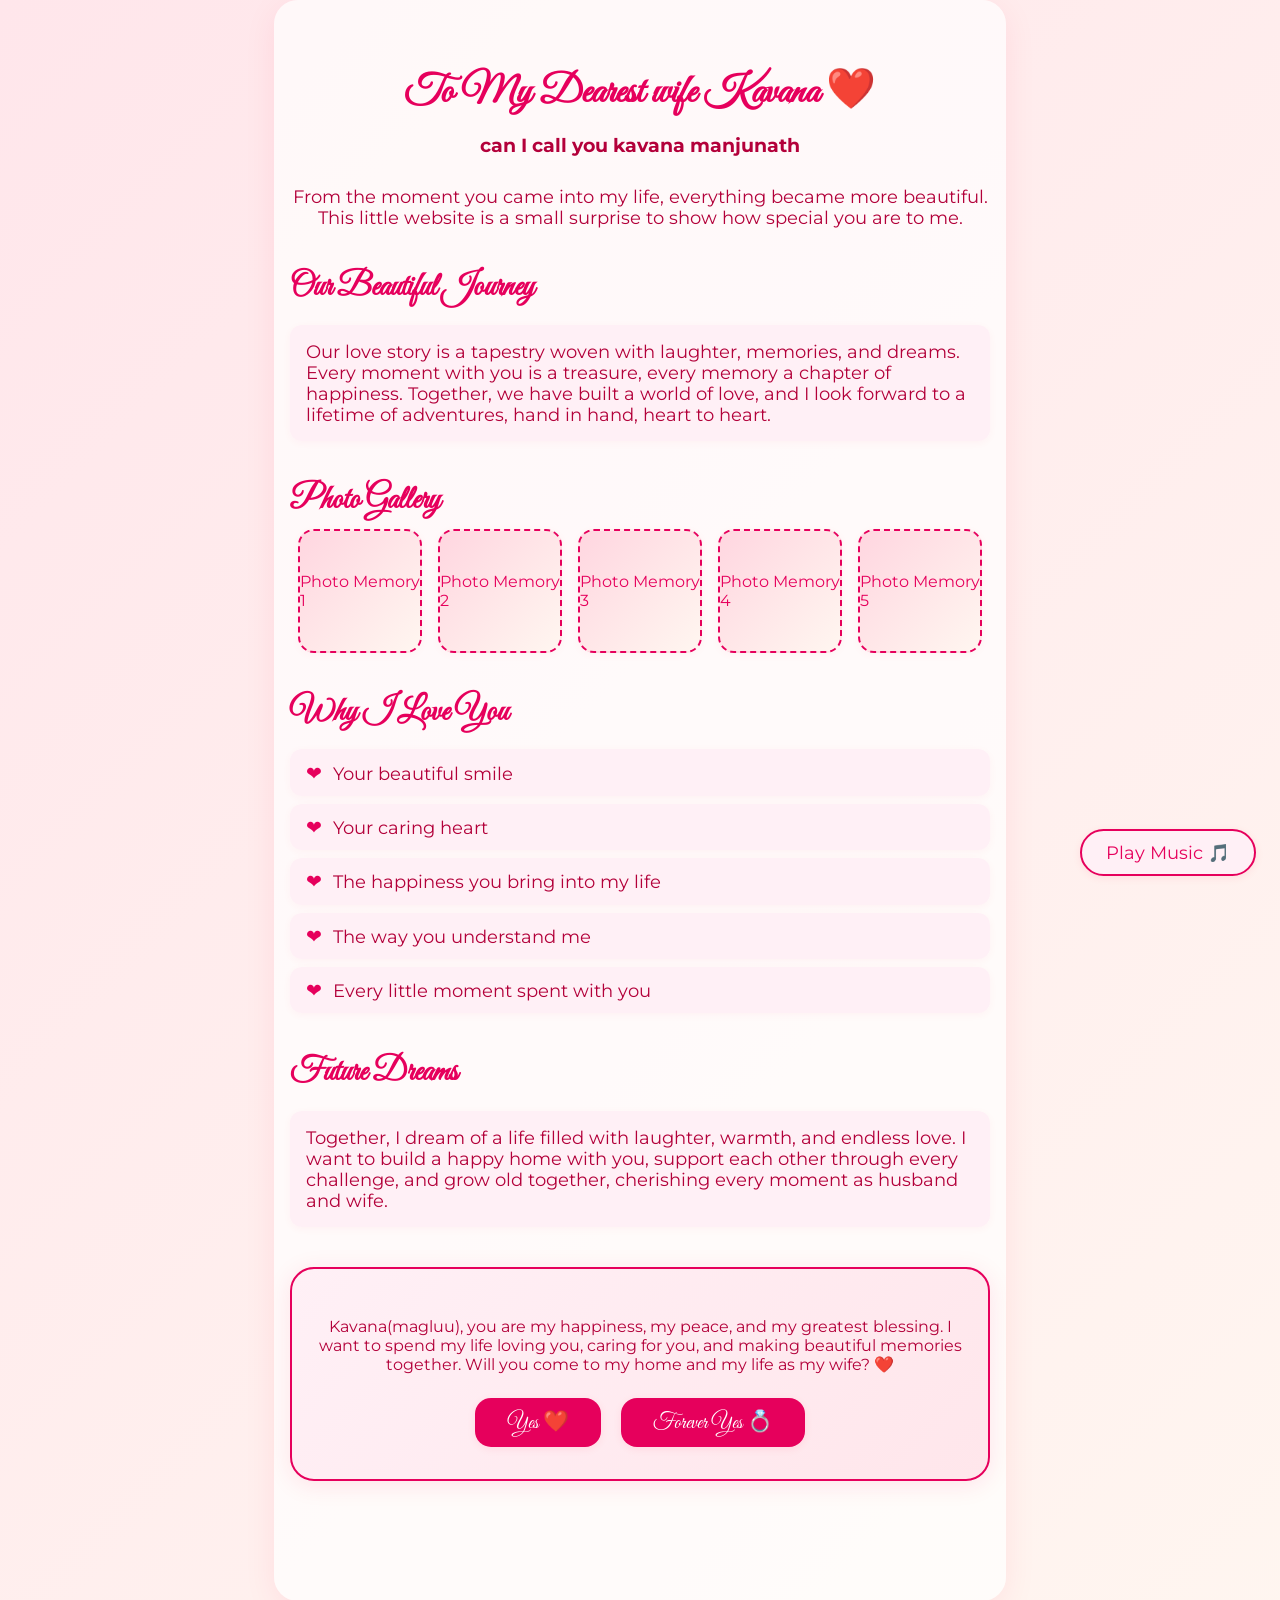
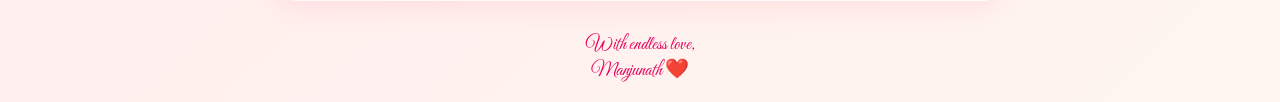
==== src/index.html @ 5902848a "Initial romantic website" ====
<!DOCTYPE html>
<html lang="en">
<head>
  <meta charset="UTF-8" />
  <meta name="viewport" content="width=device-width, initial-scale=1.0" />
  <title>To My Dearest Wife Kavana ❤️</title>
  <link rel="stylesheet" href="style.css" />
  <link href="https://fonts.googleapis.com/css2?family=Great+Vibes&family=Montserrat:wght@400;700&display=swap" rel="stylesheet">
</head>
<body>
  <div class="hearts-bg"></div>
  <main>
    <section class="hero">
      <h1>To My Dearest wife Kavana ❤️<br><span class="subtitle">can I call you kavana manjunath</span></h1>
      <p class="welcome">From the moment you came into my life, everything became more beautiful. This little website is a small surprise to show how special you are to me.</p>
    </section>
    <section class="story">
      <h2>Our Beautiful Journey</h2>
      <p>Our love story is a tapestry woven with laughter, memories, and dreams. Every moment with you is a treasure, every memory a chapter of happiness. Together, we have built a world of love, and I look forward to a lifetime of adventures, hand in hand, heart to heart.</p>
    </section>
    <section class="gallery">
      <h2>Photo Gallery</h2>
      <div class="photos">
        <div class="photo-placeholder">Photo Memory 1</div>
        <div class="photo-placeholder">Photo Memory 2</div>
        <div class="photo-placeholder">Photo Memory 3</div>
        <div class="photo-placeholder">Photo Memory 4</div>
        <div class="photo-placeholder">Photo Memory 5</div>
      </div>
    </section>
    <section class="why-love">
      <h2>Why I Love You</h2>
      <ul>
        <li>Your beautiful smile</li>
        <li>Your caring heart</li>
        <li>The happiness you bring into my life</li>
        <li>The way you understand me</li>
        <li>Every little moment spent with you</li>
      </ul>
    </section>
    <section class="future-dreams">
      <h2>Future Dreams</h2>
      <p>Together, I dream of a life filled with laughter, warmth, and endless love. I want to build a happy home with you, support each other through every challenge, and grow old together, cherishing every moment as husband and wife.</p>
    </section>
    <section class="proposal">
      <div class="proposal-box">
        <p>Kavana(magluu), you are my happiness, my peace, and my greatest blessing. I want to spend my life loving you, caring for you, and making beautiful memories together. Will you come to my home and my life as my wife? ❤️</p>
        <div class="proposal-buttons">
          <button class="yes">Yes ❤️</button>
          <button class="forever">Forever Yes 💍</button>
        </div>
      </div>
    </section>
  </main>
  <footer>
    <p>With endless love,<br>Manjunath ❤️</p>
  </footer>
  <audio id="bg-music" src="music.mp3" loop></audio>
  <button id="music-toggle">Play Music 🎵</button>
  <script src="script.js"></script>
</body>
</html>
---- src/style.css ----
body {
  margin: 0;
  font-family: 'Montserrat', Arial, sans-serif;
  background: linear-gradient(135deg, #ffe6eb 0%, #fff6f0 100%);
  color: #b3003a;
  min-height: 100vh;
  overflow-x: hidden;
}

.hearts-bg {
  position: fixed;
  top: 0; left: 0; width: 100vw; height: 100vh;
  pointer-events: none;
  z-index: 0;
}

main {
  position: relative;
  z-index: 1;
  max-width: 700px;
  margin: 0 auto;
  padding: 2rem 1rem 5rem 1rem;
  background: rgba(255,255,255,0.7);
  border-radius: 24px;
  box-shadow: 0 8px 32px rgba(255,0,64,0.08);
}

.hero h1 {
  font-family: 'Great Vibes', cursive;
  font-size: 2.5rem;
  color: #e6005c;
  text-align: center;
  margin-bottom: 0.5rem;
}
.subtitle {
  font-family: 'Montserrat', sans-serif;
  font-size: 1.2rem;
  color: #b3003a;
}
.welcome {
  text-align: center;
  font-size: 1.1rem;
  margin-bottom: 2rem;
}

section {
  margin-bottom: 2.5rem;
}

h2 {
  font-family: 'Great Vibes', cursive;
  color: #e6005c;
  font-size: 2rem;
  margin-bottom: 0.5rem;
}

.story p, .future-dreams p {
  font-size: 1.1rem;
  color: #b3003a;
  background: #fff0f6;
  border-radius: 12px;
  padding: 1rem;
  box-shadow: 0 2px 8px rgba(255,0,64,0.04);
}

.gallery .photos {
  display: flex;
  flex-wrap: wrap;
  gap: 1rem;
  justify-content: center;
}
.photo-placeholder {
  width: 120px;
  height: 120px;
  background: linear-gradient(135deg, #ffd6e0 0%, #fff6f0 100%);
  border: 2px dashed #e6005c;
  border-radius: 16px;
  display: flex;
  align-items: center;
  justify-content: center;
  color: #e6005c;
  font-size: 1rem;
  font-family: 'Montserrat', sans-serif;
  box-shadow: 0 2px 8px rgba(255,0,64,0.04);
}

.why-love ul {
  list-style: none;
  padding: 0;
}
.why-love li {
  background: #fff0f6;
  margin: 0.5rem 0;
  padding: 0.7rem 1rem;
  border-radius: 12px;
  font-size: 1.1rem;
  color: #b3003a;
  box-shadow: 0 2px 8px rgba(255,0,64,0.04);
  position: relative;
}
.why-love li::before {
  content: '❤';
  color: #e6005c;
  margin-right: 0.7rem;
  font-size: 1.2rem;
}

.proposal {
  display: flex;
  justify-content: center;
}
.proposal-box {
  background: linear-gradient(135deg, #fff0f6 0%, #ffe6eb 100%);
  border: 2px solid #e6005c;
  border-radius: 24px;
  padding: 2rem 1.5rem;
  box-shadow: 0 4px 24px rgba(255,0,64,0.10);
  text-align: center;
  position: relative;
  animation: pulse 2s infinite;
}
@keyframes pulse {
  0% { box-shadow: 0 4px 24px rgba(255,0,64,0.10); }
  50% { box-shadow: 0 8px 48px 8px #ffd6e0; }
  100% { box-shadow: 0 4px 24px rgba(255,0,64,0.10); }
}
.proposal-buttons {
  margin-top: 1.5rem;
}
.proposal-buttons button {
  font-family: 'Great Vibes', cursive;
  font-size: 1.3rem;
  background: #e6005c;
  color: #fff;
  border: none;
  border-radius: 16px;
  padding: 0.7rem 2rem;
  margin: 0 0.5rem;
  cursor: pointer;
  transition: background 0.2s, transform 0.2s;
  box-shadow: 0 2px 8px rgba(255,0,64,0.08);
}
.proposal-buttons button:hover {
  background: #b3003a;
  transform: scale(1.07);
}

footer {
  text-align: center;
  font-family: 'Great Vibes', cursive;
  font-size: 1.2rem;
  color: #e6005c;
  margin-top: 2rem;
  background: transparent;
}

#music-toggle {
  position: fixed;
  bottom: 24px;
  right: 24px;
  background: #fff0f6;
  color: #e6005c;
  border: 2px solid #e6005c;
  border-radius: 50px;
  padding: 0.7rem 1.5rem;
  font-size: 1.1rem;
  font-family: 'Montserrat', sans-serif;
  cursor: pointer;
  z-index: 10;
  box-shadow: 0 2px 8px rgba(255,0,64,0.08);
  transition: background 0.2s, color 0.2s;
}
#music-toggle:hover {
  background: #e6005c;
  color: #fff;
}

@media (max-width: 600px) {
  main {
    padding: 1rem 0.2rem 4rem 0.2rem;
  }
  .gallery .photos {
    flex-direction: column;
    align-items: center;
  }
  .photo-placeholder {
    width: 90vw;
    max-width: 300px;
    height: 90vw;
    max-height: 300px;
  }
  .proposal-box {
    padding: 1.2rem 0.5rem;
  }
}
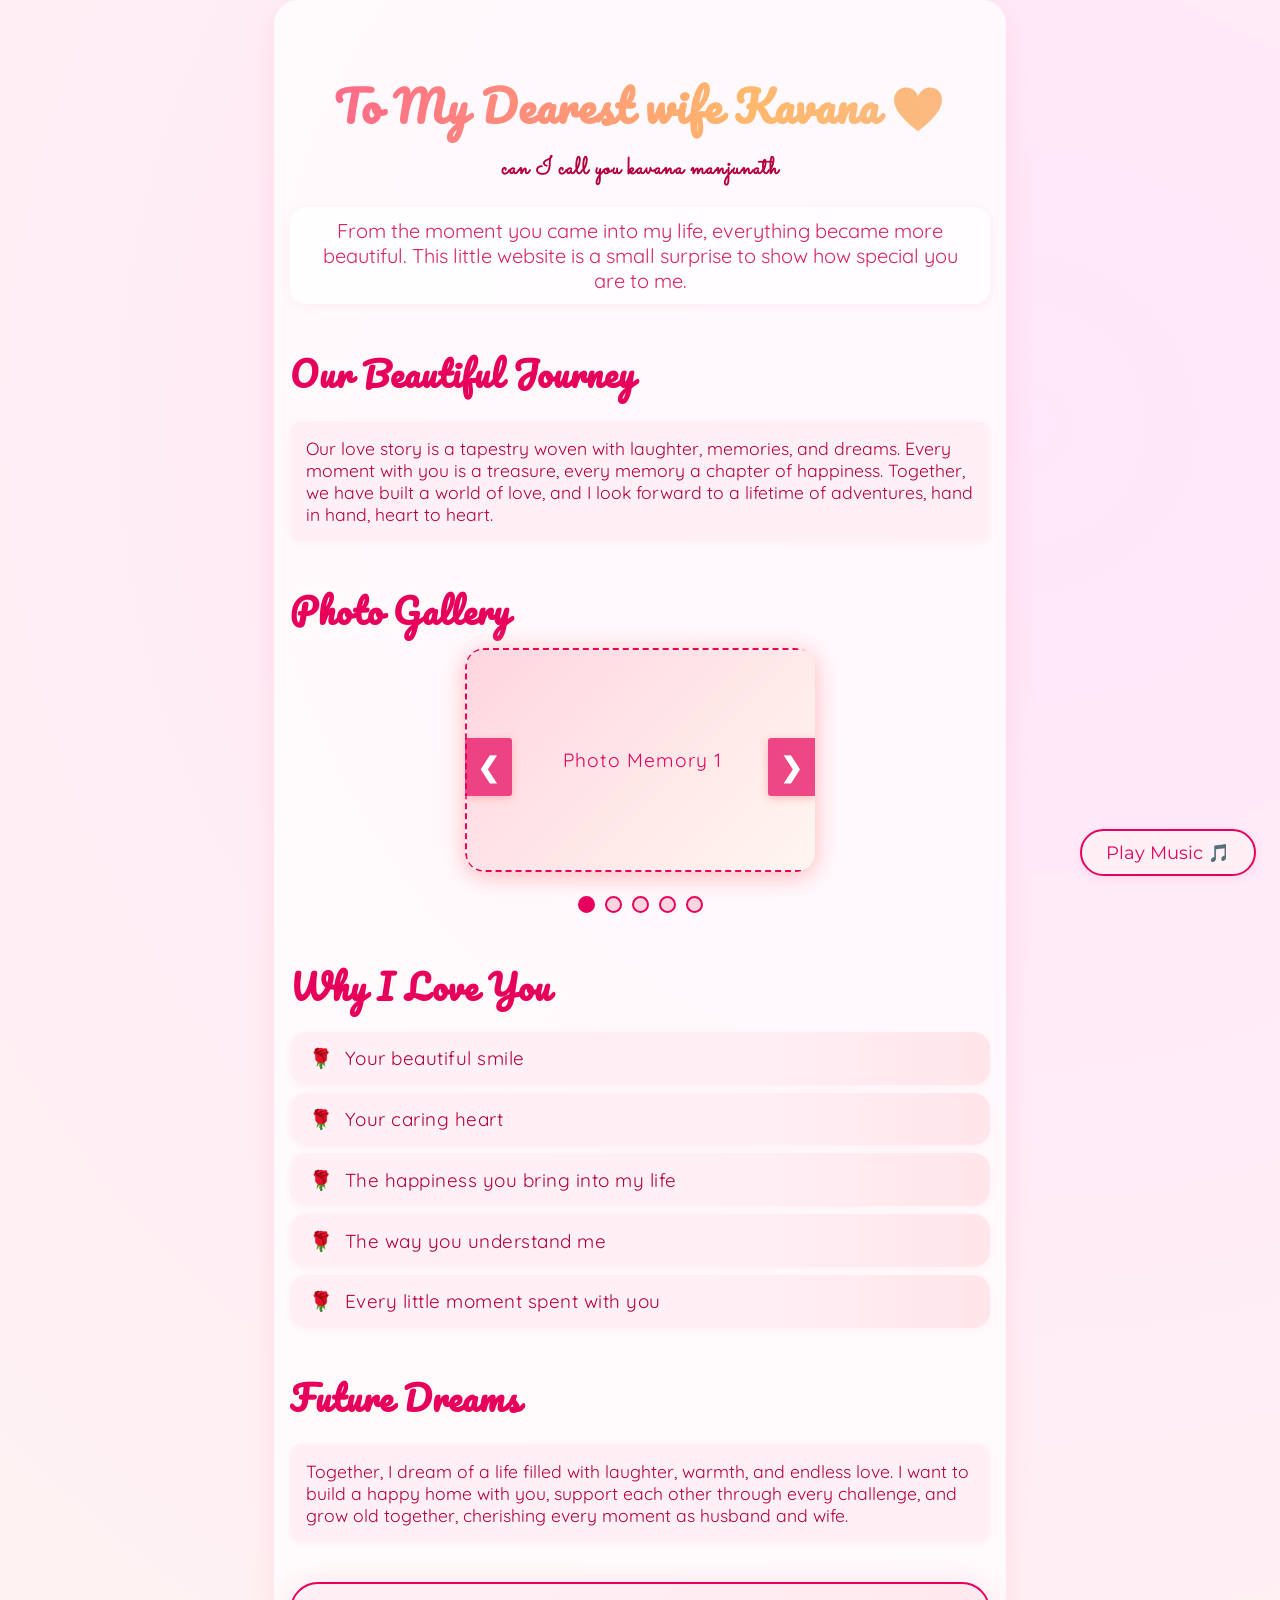
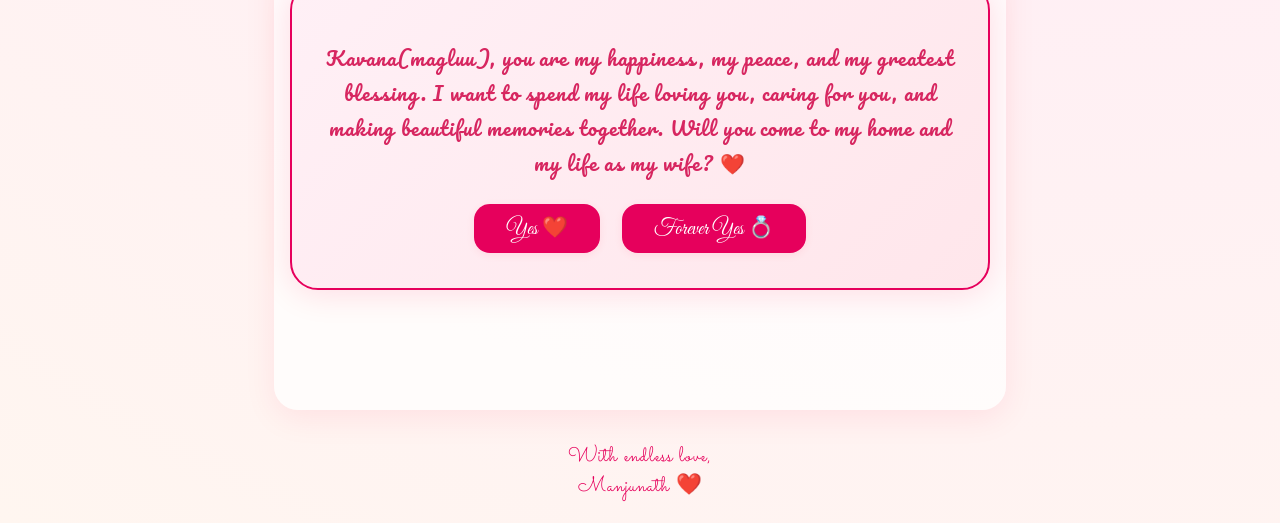
==== commit 7d019f11: "Enhance design: colorful, slideshow, new fonts" ====
--- a/src/index.html
+++ b/src/index.html
@@ -5,13 +5,13 @@
   <meta name="viewport" content="width=device-width, initial-scale=1.0" />
   <title>To My Dearest Wife Kavana ❤️</title>
   <link rel="stylesheet" href="style.css" />
-  <link href="https://fonts.googleapis.com/css2?family=Great+Vibes&family=Montserrat:wght@400;700&display=swap" rel="stylesheet">
+  <link href="https://fonts.googleapis.com/css2?family=Great+Vibes&family=Montserrat:wght@400;700&family=Pacifico&family=Sacramento&family=Quicksand:wght@400;700&display=swap" rel="stylesheet">
 </head>
 <body>
   <div class="hearts-bg"></div>
   <main>
     <section class="hero">
-      <h1>To My Dearest wife Kavana ❤️<br><span class="subtitle">can I call you kavana manjunath</span></h1>
+      <h1><span class="rainbow-text">To My Dearest wife Kavana ❤️</span><br><span class="subtitle">can I call you kavana manjunath</span></h1>
       <p class="welcome">From the moment you came into my life, everything became more beautiful. This little website is a small surprise to show how special you are to me.</p>
     </section>
     <section class="story">
@@ -20,12 +20,31 @@
     </section>
     <section class="gallery">
       <h2>Photo Gallery</h2>
-      <div class="photos">
-        <div class="photo-placeholder">Photo Memory 1</div>
-        <div class="photo-placeholder">Photo Memory 2</div>
-        <div class="photo-placeholder">Photo Memory 3</div>
-        <div class="photo-placeholder">Photo Memory 4</div>
-        <div class="photo-placeholder">Photo Memory 5</div>
+      <div class="slideshow-container">
+        <div class="slide fade">
+          <div class="photo-placeholder">Photo Memory 1</div>
+        </div>
+        <div class="slide fade">
+          <div class="photo-placeholder">Photo Memory 2</div>
+        </div>
+        <div class="slide fade">
+          <div class="photo-placeholder">Photo Memory 3</div>
+        </div>
+        <div class="slide fade">
+          <div class="photo-placeholder">Photo Memory 4</div>
+        </div>
+        <div class="slide fade">
+          <div class="photo-placeholder">Photo Memory 5</div>
+        </div>
+        <a class="prev" onclick="plusSlides(-1)">&#10094;</a>
+        <a class="next" onclick="plusSlides(1)">&#10095;</a>
+      </div>
+      <div class="dots" style="text-align:center">
+        <span class="dot" onclick="currentSlide(1)"></span>
+        <span class="dot" onclick="currentSlide(2)"></span>
+        <span class="dot" onclick="currentSlide(3)"></span>
+        <span class="dot" onclick="currentSlide(4)"></span>
+        <span class="dot" onclick="currentSlide(5)"></span>
       </div>
     </section>
     <section class="why-love">
@@ -58,5 +77,28 @@
   <audio id="bg-music" src="music.mp3" loop></audio>
   <button id="music-toggle">Play Music 🎵</button>
   <script src="script.js"></script>
+  <script>
+    let slideIndex = 1;
+    showSlides(slideIndex);
+    function plusSlides(n) { showSlides(slideIndex += n); }
+    function currentSlide(n) { showSlides(slideIndex = n); }
+    function showSlides(n) {
+      let i;
+      let slides = document.getElementsByClassName("slide");
+      let dots = document.getElementsByClassName("dot");
+      if (n > slides.length) {slideIndex = 1}
+      if (n < 1) {slideIndex = slides.length}
+      for (i = 0; i < slides.length; i++) {
+        slides[i].style.display = "none";
+      }
+      for (i = 0; i < dots.length; i++) {
+        dots[i].className = dots[i].className.replace(" active", "");
+      }
+      slides[slideIndex-1].style.display = "block";
+      dots[slideIndex-1].className += " active";
+    }
+    // Auto slideshow
+    setInterval(() => { plusSlides(1); }, 3500);
+  </script>
 </body>
 </html>
--- a/src/style.css
+++ b/src/style.css
@@ -1,10 +1,11 @@
 body {
   margin: 0;
-  font-family: 'Montserrat', Arial, sans-serif;
-  background: linear-gradient(135deg, #ffe6eb 0%, #fff6f0 100%);
+  font-family: 'Quicksand', 'Montserrat', Arial, sans-serif;
+  background: linear-gradient(120deg, #ffdde1 0%, #f7bb97 100%), radial-gradient(circle at 80% 20%, #ffe6fa 0%, #fff6f0 100%);
   color: #b3003a;
   min-height: 100vh;
   overflow-x: hidden;
+  background-blend-mode: lighten;
 }
 
 .hearts-bg {
@@ -25,22 +26,48 @@
   box-shadow: 0 8px 32px rgba(255,0,64,0.08);
 }
 
+/* Rainbow animated text for heading */
+.rainbow-text {
+  font-family: 'Pacifico', 'Great Vibes', cursive;
+  font-size: 2.7rem;
+  background: linear-gradient(90deg, #ff6a88, #ffb86c, #f7bb97, #ffdde1, #e6005c, #ffb6b9, #fff6f0);
+  background-size: 400% 400%;
+  -webkit-background-clip: text;
+  -webkit-text-fill-color: transparent;
+  animation: rainbow 6s ease-in-out infinite;
+  text-align: center;
+  display: inline-block;
+}
+@keyframes rainbow {
+  0%,100% { background-position: 0% 50%; }
+  50% { background-position: 100% 50%; }
+}
 .hero h1 {
-  font-family: 'Great Vibes', cursive;
-  font-size: 2.5rem;
+  font-family: 'Pacifico', 'Great Vibes', cursive;
+  font-size: 2.7rem;
   color: #e6005c;
   text-align: center;
   margin-bottom: 0.5rem;
+  letter-spacing: 1px;
 }
 .subtitle {
-  font-family: 'Montserrat', sans-serif;
-  font-size: 1.2rem;
-  color: #b3003a;
+  font-family: 'Sacramento', cursive;
+  font-size: 1.5rem;
+  color: #b3003a;
+  display: block;
+  margin-top: 0.5rem;
+  text-align: center;
 }
 .welcome {
   text-align: center;
-  font-size: 1.1rem;
+  font-size: 1.25rem;
   margin-bottom: 2rem;
+  font-family: 'Quicksand', 'Montserrat', sans-serif;
+  color: #d72660;
+  background: rgba(255,255,255,0.7);
+  border-radius: 16px;
+  padding: 0.7rem 1.2rem;
+  box-shadow: 0 2px 12px rgba(255,0,64,0.06);
 }
 
 section {
@@ -48,10 +75,12 @@
 }
 
 h2 {
-  font-family: 'Great Vibes', cursive;
-  color: #e6005c;
-  font-size: 2rem;
+  font-family: 'Pacifico', 'Great Vibes', cursive;
+  color: #e6005c;
+  font-size: 2.1rem;
   margin-bottom: 0.5rem;
+  letter-spacing: 1px;
+  text-shadow: 0 2px 8px #fff6f0;
 }
 
 .story p, .future-dreams p {
@@ -63,25 +92,79 @@
   box-shadow: 0 2px 8px rgba(255,0,64,0.04);
 }
 
-.gallery .photos {
-  display: flex;
-  flex-wrap: wrap;
-  gap: 1rem;
-  justify-content: center;
+.slideshow-container {
+  position: relative;
+  max-width: 350px;
+  margin: 0 auto 1.5rem auto;
+  border-radius: 20px;
+  box-shadow: 0 4px 24px 0 #ffb6b9;
+  background: linear-gradient(135deg, #fff6f0 0%, #ffd6e0 100%);
+  overflow: hidden;
+}
+.slide {
+  display: none;
+  animation: fadein 1.2s;
+}
+@keyframes fadein {
+  from { opacity: 0; }
+  to { opacity: 1; }
 }
 .photo-placeholder {
-  width: 120px;
-  height: 120px;
+  width: 100%;
+  height: 220px;
   background: linear-gradient(135deg, #ffd6e0 0%, #fff6f0 100%);
   border: 2px dashed #e6005c;
-  border-radius: 16px;
+  border-radius: 18px;
   display: flex;
   align-items: center;
   justify-content: center;
   color: #e6005c;
-  font-size: 1rem;
-  font-family: 'Montserrat', sans-serif;
+  font-size: 1.2rem;
+  font-family: 'Quicksand', 'Montserrat', sans-serif;
   box-shadow: 0 2px 8px rgba(255,0,64,0.04);
+  letter-spacing: 1px;
+}
+.prev, .next {
+  cursor: pointer;
+  position: absolute;
+  top: 50%;
+  width: auto;
+  padding: 12px;
+  margin-top: -22px;
+  color: #fff;
+  font-weight: bold;
+  font-size: 1.7rem;
+  border-radius: 0 3px 3px 0;
+  user-select: none;
+  background: rgba(230,0,92,0.7);
+  box-shadow: 0 2px 8px #ffb6b9;
+  z-index: 2;
+  transition: background 0.2s;
+}
+.next {
+  right: 0;
+  border-radius: 3px 0 0 3px;
+}
+.prev:hover, .next:hover {
+  background: #d72660;
+}
+.dots {
+  text-align: center;
+  margin-top: 0.5rem;
+}
+.dot {
+  cursor: pointer;
+  height: 13px;
+  width: 13px;
+  margin: 0 3px;
+  background-color: #ffd6e0;
+  border-radius: 50%;
+  display: inline-block;
+  transition: background-color 0.3s;
+  border: 2px solid #e6005c;
+}
+.dot.active, .dot:hover {
+  background-color: #e6005c;
 }
 
 .why-love ul {
@@ -89,17 +172,19 @@
   padding: 0;
 }
 .why-love li {
-  background: #fff0f6;
+  background: linear-gradient(90deg, #fff0f6 60%, #ffe6eb 100%);
   margin: 0.5rem 0;
-  padding: 0.7rem 1rem;
-  border-radius: 12px;
-  font-size: 1.1rem;
+  padding: 0.9rem 1.2rem;
+  border-radius: 16px;
+  font-size: 1.18rem;
   color: #b3003a;
   box-shadow: 0 2px 8px rgba(255,0,64,0.04);
   position: relative;
+  font-family: 'Quicksand', 'Montserrat', sans-serif;
+  letter-spacing: 0.5px;
 }
 .why-love li::before {
-  content: '❤';
+  content: '🌹';
   color: #e6005c;
   margin-right: 0.7rem;
   font-size: 1.2rem;
@@ -109,16 +194,20 @@
   display: flex;
   justify-content: center;
 }
-.proposal-box {
-  background: linear-gradient(135deg, #fff0f6 0%, #ffe6eb 100%);
-  border: 2px solid #e6005c;
-  border-radius: 24px;
-  padding: 2rem 1.5rem;
-  box-shadow: 0 4px 24px rgba(255,0,64,0.10);
-  text-align: center;
-  position: relative;
-  animation: pulse 2s infinite;
-}
+  .proposal-box {
+    background: linear-gradient(135deg, #fff0f6 0%, #ffe6eb 100%);
+    border: 2px solid #e6005c;
+    border-radius: 28px;
+    padding: 2.2rem 1.7rem;
+    box-shadow: 0 4px 32px rgba(255,0,64,0.13);
+    text-align: center;
+    position: relative;
+    animation: pulse 2s infinite;
+    font-family: 'Pacifico', 'Great Vibes', cursive;
+    font-size: 1.25rem;
+    color: #d72660;
+    letter-spacing: 1px;
+  }
 @keyframes pulse {
   0% { box-shadow: 0 4px 24px rgba(255,0,64,0.10); }
   50% { box-shadow: 0 8px 48px 8px #ffd6e0; }
@@ -147,11 +236,12 @@
 
 footer {
   text-align: center;
-  font-family: 'Great Vibes', cursive;
-  font-size: 1.2rem;
+  font-family: 'Sacramento', 'Great Vibes', cursive;
+  font-size: 1.3rem;
   color: #e6005c;
   margin-top: 2rem;
   background: transparent;
+  letter-spacing: 1px;
 }
 
 #music-toggle {
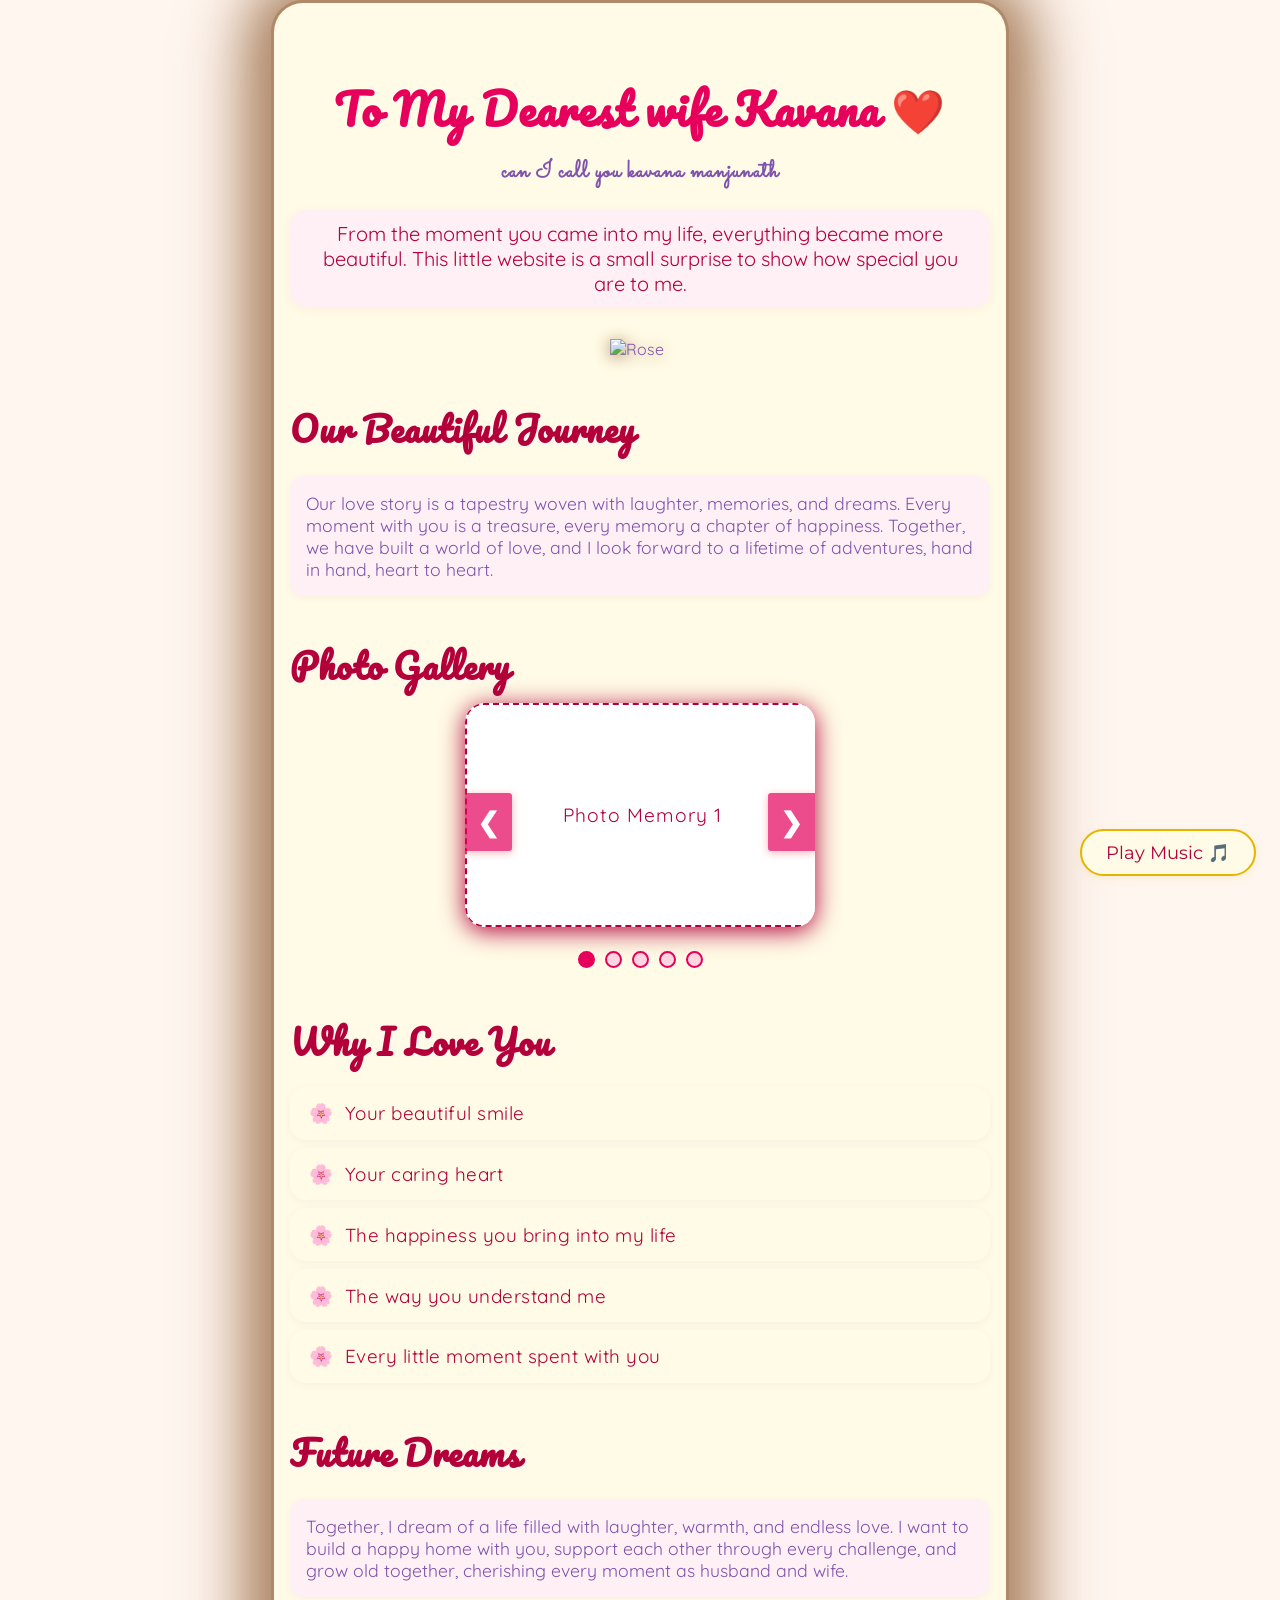
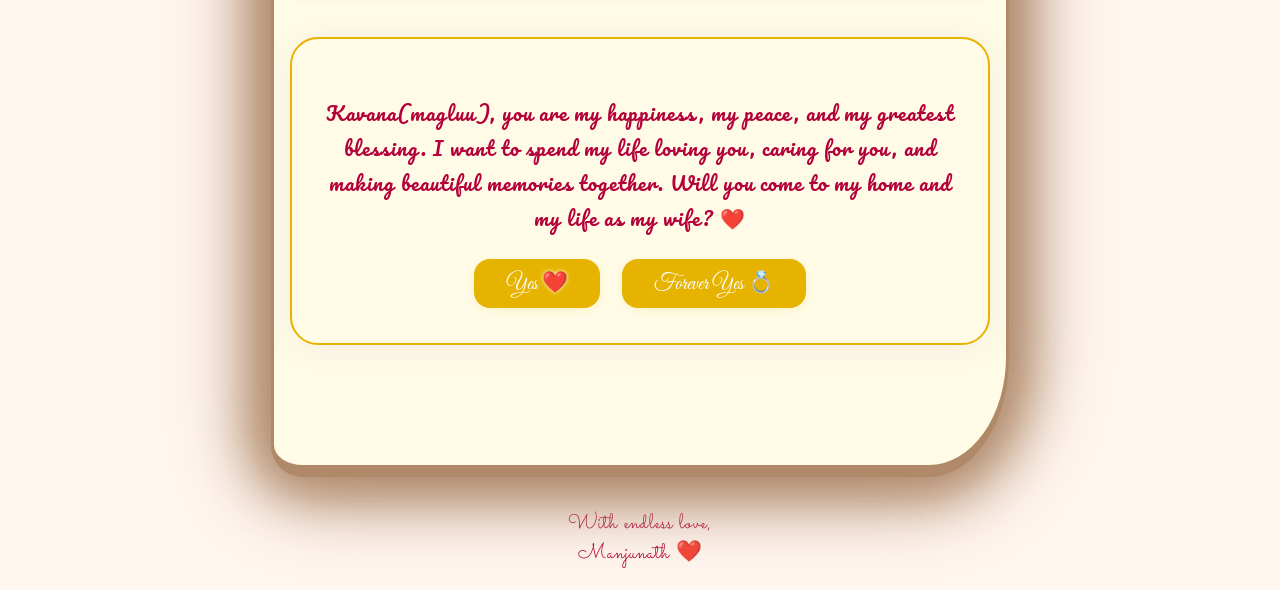
==== commit dda877a8: "Burnt letter style, rose, pink only for hearts, button redirects to congratulations page" ====
--- a/src/index.html
+++ b/src/index.html
@@ -9,10 +9,11 @@
 </head>
 <body>
   <div class="hearts-bg"></div>
-  <main>
+  <main class="burnt-letter">
     <section class="hero">
-      <h1><span class="rainbow-text">To My Dearest wife Kavana ❤️</span><br><span class="subtitle">can I call you kavana manjunath</span></h1>
+      <h1><span class="rainbow-text">To My Dearest wife Kavana <span class="heart">❤️</span></span><br><span class="subtitle">can I call you kavana manjunath</span></h1>
       <p class="welcome">From the moment you came into my life, everything became more beautiful. This little website is a small surprise to show how special you are to me.</p>
+      <img class="rose-deco" src="https://upload.wikimedia.org/wikipedia/commons/0/08/Red_rose.png" alt="Rose" />
     </section>
     <section class="story">
       <h2>Our Beautiful Journey</h2>
@@ -63,10 +64,10 @@
     </section>
     <section class="proposal">
       <div class="proposal-box">
-        <p>Kavana(magluu), you are my happiness, my peace, and my greatest blessing. I want to spend my life loving you, caring for you, and making beautiful memories together. Will you come to my home and my life as my wife? ❤️</p>
+        <p>Kavana(magluu), you are my happiness, my peace, and my greatest blessing. I want to spend my life loving you, caring for you, and making beautiful memories together. Will you come to my home and my life as my wife? <span class="heart">❤️</span></p>
         <div class="proposal-buttons">
-          <button class="yes">Yes ❤️</button>
-          <button class="forever">Forever Yes 💍</button>
+          <button class="yes" onclick="window.location.href='congrats.html'">Yes <span class="heart">❤️</span></button>
+          <button class="forever" onclick="window.location.href='congrats.html'">Forever Yes 💍</button>
         </div>
       </div>
     </section>
--- a/src/style.css
+++ b/src/style.css
@@ -1,11 +1,34 @@
+main.burnt-letter {
+  position: relative;
+  z-index: 1;
+  max-width: 700px;
+  margin: 0 auto;
+  padding: 2rem 1rem 5rem 1rem;
+  background: #fffbe6;
+  border-radius: 32px 32px 80px 32px/32px 32px 120px 32px;
+  box-shadow: 0 0 60px 10px #b08968, 0 8px 32px rgba(127,83,172,0.08);
+  border: 3px solid #b08968;
+  border-bottom: 12px solid #b08968;
+  filter: drop-shadow(0 0 30px #b08968);
+  overflow: hidden;
+}
+.rose-deco {
+  width: 60px;
+  display: block;
+  margin: 1.5rem auto 0 auto;
+  filter: drop-shadow(0 2px 8px #b08968);
+}
+.heart {
+  color: #e6005c !important;
+  filter: drop-shadow(0 0 2px #fffbe6);
+}
 body {
   margin: 0;
   font-family: 'Quicksand', 'Montserrat', Arial, sans-serif;
-  background: linear-gradient(120deg, #ffdde1 0%, #f7bb97 100%), radial-gradient(circle at 80% 20%, #ffe6fa 0%, #fff6f0 100%);
-  color: #b3003a;
+  background: #fff6f0;
+  color: #7f53ac;
   min-height: 100vh;
   overflow-x: hidden;
-  background-blend-mode: lighten;
 }
 
 .hearts-bg {
@@ -21,26 +44,18 @@
   max-width: 700px;
   margin: 0 auto;
   padding: 2rem 1rem 5rem 1rem;
-  background: rgba(255,255,255,0.7);
-  border-radius: 24px;
-  box-shadow: 0 8px 32px rgba(255,0,64,0.08);
+  background: #fff;
+  border-radius: 28px;
+  box-shadow: 0 8px 32px rgba(127,83,172,0.08);
 }
 
 /* Rainbow animated text for heading */
 .rainbow-text {
   font-family: 'Pacifico', 'Great Vibes', cursive;
   font-size: 2.7rem;
-  background: linear-gradient(90deg, #ff6a88, #ffb86c, #f7bb97, #ffdde1, #e6005c, #ffb6b9, #fff6f0);
-  background-size: 400% 400%;
-  -webkit-background-clip: text;
-  -webkit-text-fill-color: transparent;
-  animation: rainbow 6s ease-in-out infinite;
+  color: #e6005c;
   text-align: center;
   display: inline-block;
-}
-@keyframes rainbow {
-  0%,100% { background-position: 0% 50%; }
-  50% { background-position: 100% 50%; }
 }
 .hero h1 {
   font-family: 'Pacifico', 'Great Vibes', cursive;
@@ -53,7 +68,7 @@
 .subtitle {
   font-family: 'Sacramento', cursive;
   font-size: 1.5rem;
-  color: #b3003a;
+  color: #7f53ac;
   display: block;
   margin-top: 0.5rem;
   text-align: center;
@@ -63,11 +78,11 @@
   font-size: 1.25rem;
   margin-bottom: 2rem;
   font-family: 'Quicksand', 'Montserrat', sans-serif;
-  color: #d72660;
-  background: rgba(255,255,255,0.7);
+  color: #b3003a;
+  background: #fff0f6;
   border-radius: 16px;
   padding: 0.7rem 1.2rem;
-  box-shadow: 0 2px 12px rgba(255,0,64,0.06);
+  box-shadow: 0 2px 12px rgba(230,0,92,0.06);
 }
 
 section {
@@ -76,7 +91,7 @@
 
 h2 {
   font-family: 'Pacifico', 'Great Vibes', cursive;
-  color: #e6005c;
+  color: #b3003a;
   font-size: 2.1rem;
   margin-bottom: 0.5rem;
   letter-spacing: 1px;
@@ -85,11 +100,11 @@
 
 .story p, .future-dreams p {
   font-size: 1.1rem;
-  color: #b3003a;
+  color: #7f53ac;
   background: #fff0f6;
-  border-radius: 12px;
+  border-radius: 14px;
   padding: 1rem;
-  box-shadow: 0 2px 8px rgba(255,0,64,0.04);
+  box-shadow: 0 2px 8px rgba(127,83,172,0.06);
 }
 
 .slideshow-container {
@@ -97,8 +112,8 @@
   max-width: 350px;
   margin: 0 auto 1.5rem auto;
   border-radius: 20px;
-  box-shadow: 0 4px 24px 0 #ffb6b9;
-  background: linear-gradient(135deg, #fff6f0 0%, #ffd6e0 100%);
+  box-shadow: 0 4px 24px 0 #b3003a;
+  background: #fff0f6;
   overflow: hidden;
 }
 .slide {
@@ -112,16 +127,16 @@
 .photo-placeholder {
   width: 100%;
   height: 220px;
-  background: linear-gradient(135deg, #ffd6e0 0%, #fff6f0 100%);
-  border: 2px dashed #e6005c;
+  background: #fff;
+  border: 2px dashed #b3003a;
   border-radius: 18px;
   display: flex;
   align-items: center;
   justify-content: center;
-  color: #e6005c;
+  color: #b3003a;
   font-size: 1.2rem;
   font-family: 'Quicksand', 'Montserrat', sans-serif;
-  box-shadow: 0 2px 8px rgba(255,0,64,0.04);
+  box-shadow: 0 2px 8px rgba(127,83,172,0.06);
   letter-spacing: 1px;
 }
 .prev, .next {
@@ -172,20 +187,20 @@
   padding: 0;
 }
 .why-love li {
-  background: linear-gradient(90deg, #fff0f6 60%, #ffe6eb 100%);
+  background: #fffbe6;
   margin: 0.5rem 0;
   padding: 0.9rem 1.2rem;
   border-radius: 16px;
   font-size: 1.18rem;
   color: #b3003a;
-  box-shadow: 0 2px 8px rgba(255,0,64,0.04);
+  box-shadow: 0 2px 8px rgba(127,83,172,0.06);
   position: relative;
   font-family: 'Quicksand', 'Montserrat', sans-serif;
   letter-spacing: 0.5px;
 }
 .why-love li::before {
-  content: '🌹';
-  color: #e6005c;
+  content: '🌸';
+  color: #e6b400;
   margin-right: 0.7rem;
   font-size: 1.2rem;
 }
@@ -195,17 +210,17 @@
   justify-content: center;
 }
   .proposal-box {
-    background: linear-gradient(135deg, #fff0f6 0%, #ffe6eb 100%);
-    border: 2px solid #e6005c;
+    background: #fffbe6;
+    border: 2px solid #e6b400;
     border-radius: 28px;
     padding: 2.2rem 1.7rem;
-    box-shadow: 0 4px 32px rgba(255,0,64,0.13);
+    box-shadow: 0 4px 32px rgba(127,83,172,0.08);
     text-align: center;
     position: relative;
     animation: pulse 2s infinite;
     font-family: 'Pacifico', 'Great Vibes', cursive;
     font-size: 1.25rem;
-    color: #d72660;
+    color: #b3003a;
     letter-spacing: 1px;
   }
 @keyframes pulse {
@@ -219,7 +234,7 @@
 .proposal-buttons button {
   font-family: 'Great Vibes', cursive;
   font-size: 1.3rem;
-  background: #e6005c;
+  background: #e6b400;
   color: #fff;
   border: none;
   border-radius: 16px;
@@ -227,10 +242,11 @@
   margin: 0 0.5rem;
   cursor: pointer;
   transition: background 0.2s, transform 0.2s;
-  box-shadow: 0 2px 8px rgba(255,0,64,0.08);
+  box-shadow: 0 2px 8px rgba(230,180,0,0.13);
 }
 .proposal-buttons button:hover {
   background: #b3003a;
+  color: #fff;
   transform: scale(1.07);
 }
 
@@ -238,7 +254,7 @@
   text-align: center;
   font-family: 'Sacramento', 'Great Vibes', cursive;
   font-size: 1.3rem;
-  color: #e6005c;
+  color: #b3003a;
   margin-top: 2rem;
   background: transparent;
   letter-spacing: 1px;
@@ -248,20 +264,20 @@
   position: fixed;
   bottom: 24px;
   right: 24px;
-  background: #fff0f6;
-  color: #e6005c;
-  border: 2px solid #e6005c;
+  background: #fffbe6;
+  color: #b3003a;
+  border: 2px solid #e6b400;
   border-radius: 50px;
   padding: 0.7rem 1.5rem;
   font-size: 1.1rem;
   font-family: 'Montserrat', sans-serif;
   cursor: pointer;
   z-index: 10;
-  box-shadow: 0 2px 8px rgba(255,0,64,0.08);
+  box-shadow: 0 2px 8px rgba(230,180,0,0.13);
   transition: background 0.2s, color 0.2s;
 }
 #music-toggle:hover {
-  background: #e6005c;
+  background: #e6b400;
   color: #fff;
 }
 
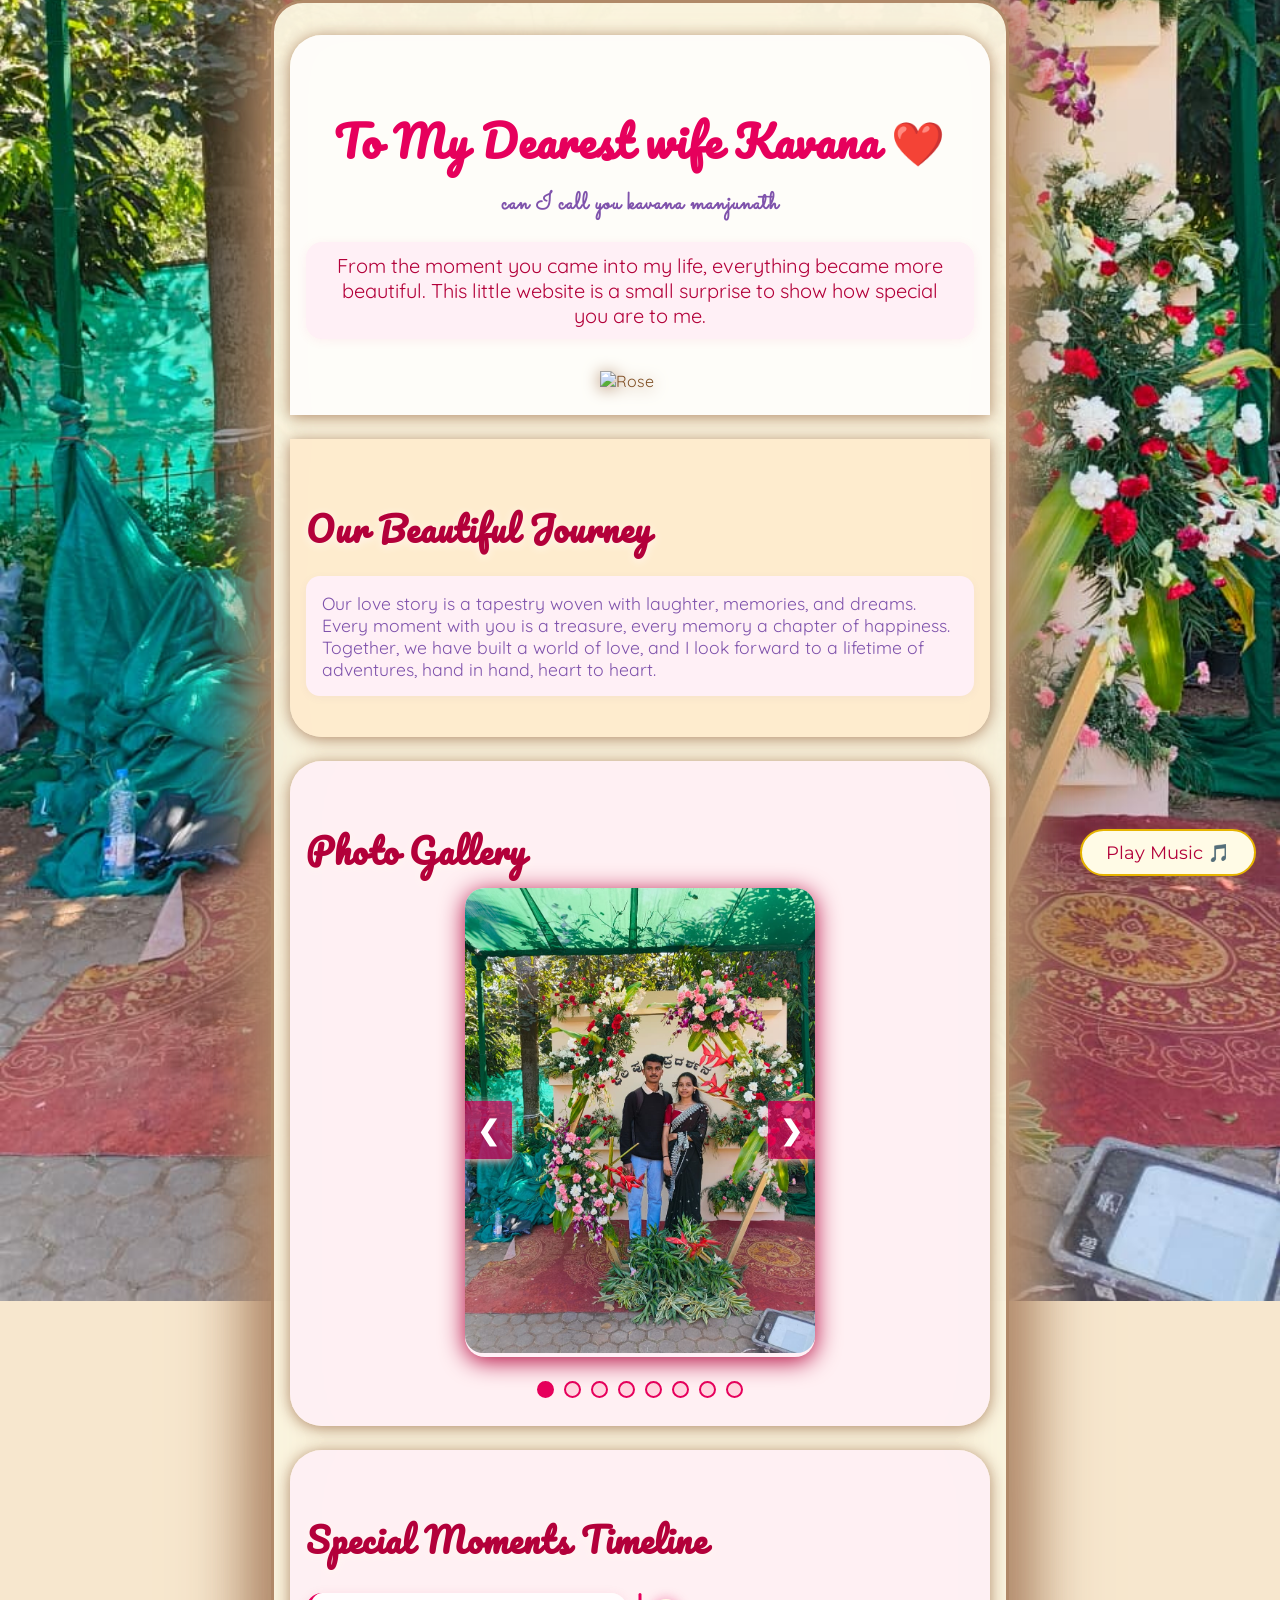
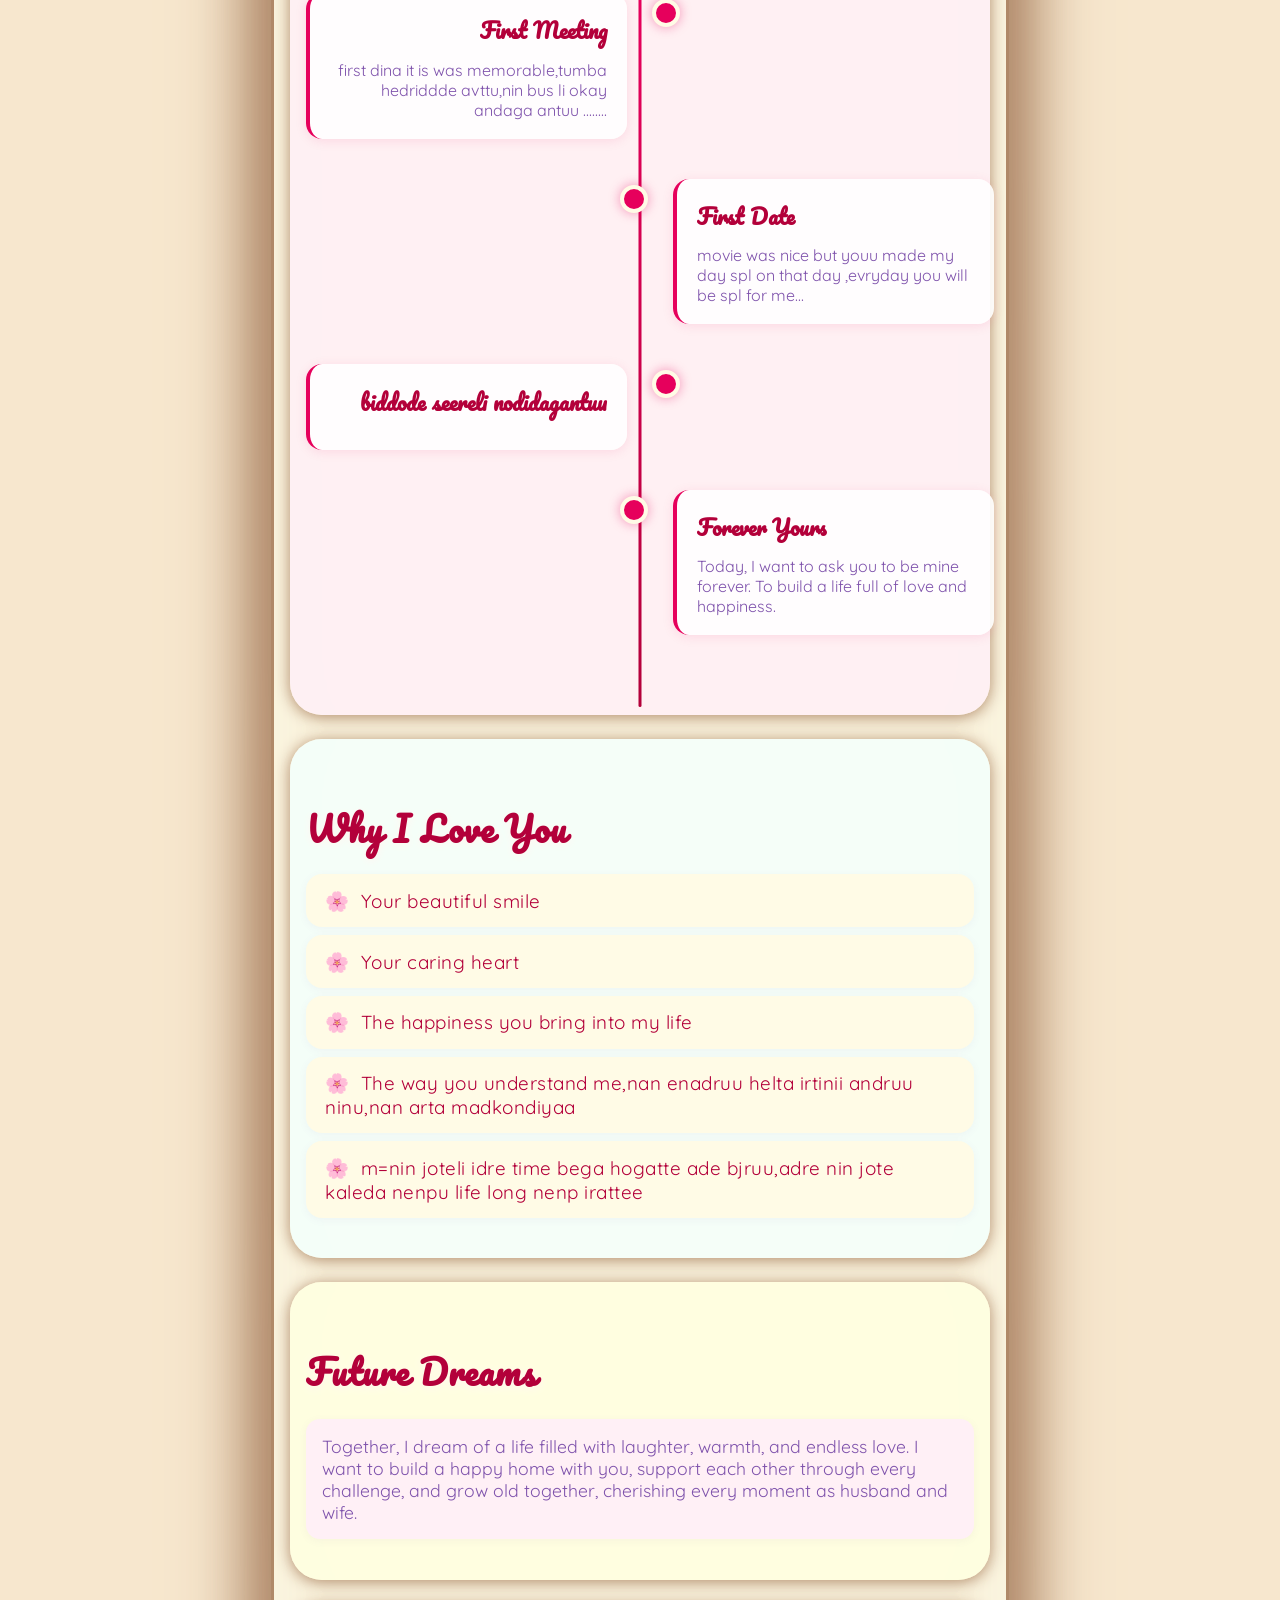
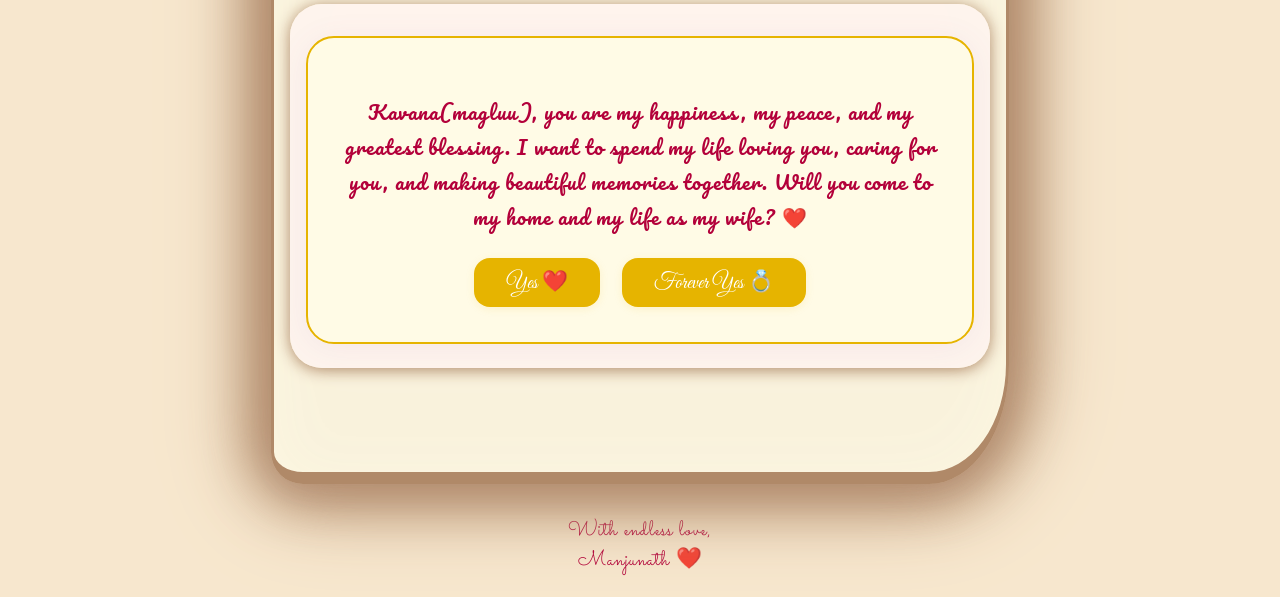
==== commit 9d3b98a1: "Add new music mmn.mpeg and update image layout to responsive height" ====
--- a/src/index.html
+++ b/src/index.html
@@ -23,19 +23,28 @@
       <h2>Photo Gallery</h2>
       <div class="slideshow-container">
         <div class="slide fade">
-          <div class="photo-placeholder">Photo Memory 1</div>
+          <img src="../1.jpeg" alt="Photo Memory 1" style="width:100%; height:auto; object-fit:cover; border-radius:18px;" />
         </div>
         <div class="slide fade">
-          <div class="photo-placeholder">Photo Memory 2</div>
+          <img src="../WhatsApp Image 2026-02-06 at 16.23.05.jpeg" alt="Photo Memory 2" style="width:100%; height:auto; object-fit:cover; border-radius:18px;" />
         </div>
         <div class="slide fade">
-          <div class="photo-placeholder">Photo Memory 3</div>
+          <img src="../WhatsApp Image 2026-02-06 at 16.24.10.jpeg" alt="Photo Memory 3" style="width:100%; height:auto; object-fit:cover; border-radius:18px;" />
         </div>
         <div class="slide fade">
-          <div class="photo-placeholder">Photo Memory 4</div>
+          <img src="../WhatsApp Image 2026-02-06 at 16.25.37.jpeg" alt="Photo Memory 4" style="width:100%; height:auto; object-fit:cover; border-radius:18px;" />
         </div>
         <div class="slide fade">
-          <div class="photo-placeholder">Photo Memory 5</div>
+          <img src="../WhatsApp Image 2026-02-06 at 16.26.19.jpeg" alt="Photo Memory 5" style="width:100%; height:auto; object-fit:cover; border-radius:18px;" />
+        </div>
+        <div class="slide fade">
+          <img src="../WhatsApp Image 2026-02-06 at 16.27.29.jpeg" alt="Photo Memory 6" style="width:100%; height:auto; object-fit:cover; border-radius:18px;" />
+        </div>
+        <div class="slide fade">
+          <img src="../WhatsApp Image 2026-02-06 at 16.31.44.jpeg" alt="Photo Memory 7" style="width:100%; height:auto; object-fit:cover; border-radius:18px;" />
+        </div>
+        <div class="slide fade">
+          <img src="../1.jpeg" alt="Photo Memory 8" style="width:100%; height:auto; object-fit:cover; border-radius:18px;" />
         </div>
         <a class="prev" onclick="plusSlides(-1)">&#10094;</a>
         <a class="next" onclick="plusSlides(1)">&#10095;</a>
@@ -46,6 +55,42 @@
         <span class="dot" onclick="currentSlide(3)"></span>
         <span class="dot" onclick="currentSlide(4)"></span>
         <span class="dot" onclick="currentSlide(5)"></span>
+        <span class="dot" onclick="currentSlide(6)"></span>
+        <span class="dot" onclick="currentSlide(7)"></span>
+        <span class="dot" onclick="currentSlide(8)"></span>
+      </div>
+    </section>
+    <section class="memories-timeline">
+      <h2>Special Moments Timeline</h2>
+      <div class="timeline">
+        <div class="timeline-item">
+          <div class="timeline-marker"></div>
+          <div class="timeline-content">
+            <h3>First Meeting</h3>
+            <p>first dina it is was memorable,tumba hedriddde avttu,nin bus li okay andaga antuu ........</p>
+          </div>
+        </div>
+        <div class="timeline-item">
+          <div class="timeline-marker"></div>
+          <div class="timeline-content">
+            <h3>First Date</h3>
+            <p>movie was nice but youu made my day spl on that day ,evryday you will be spl for me...  </p>
+          </div>
+        </div>
+        <div class="timeline-item">
+          <div class="timeline-marker"></div>
+          <div class="timeline-content">
+            <h3>biddode seereli nodidagantuu</h3>
+            <p></p>
+          </div>
+        </div>
+        <div class="timeline-item">
+          <div class="timeline-marker"></div>
+          <div class="timeline-content">
+            <h3>Forever Yours</h3>
+            <p>Today, I want to ask you to be mine forever. To build a life full of love and happiness.</p>
+          </div>
+        </div>
       </div>
     </section>
     <section class="why-love">
@@ -54,8 +99,8 @@
         <li>Your beautiful smile</li>
         <li>Your caring heart</li>
         <li>The happiness you bring into my life</li>
-        <li>The way you understand me</li>
-        <li>Every little moment spent with you</li>
+        <li>The way you understand me,nan enadruu helta irtinii andruu ninu,nan arta madkondiyaa</li>
+        <li>m=nin joteli idre time bega hogatte ade bjruu,adre nin jote kaleda nenpu life long nenp irattee</li>
       </ul>
     </section>
     <section class="future-dreams">
@@ -75,7 +120,7 @@
   <footer>
     <p>With endless love,<br>Manjunath ❤️</p>
   </footer>
-  <audio id="bg-music" src="music.mp3" loop></audio>
+  <audio id="bg-music" src="../mmn.mpeg" loop></audio>
   <button id="music-toggle">Play Music 🎵</button>
   <script src="script.js"></script>
   <script>
--- a/src/style.css
+++ b/src/style.css
@@ -1,10 +1,18 @@
+body {
+  margin: 0;
+  font-family: 'Quicksand', 'Montserrat', Arial, sans-serif;
+  background: url('../1.jpeg') center center/cover no-repeat fixed, #f7e7ce;
+  color: #7f4f24;
+  min-height: 100vh;
+  overflow-x: hidden;
+}
 main.burnt-letter {
   position: relative;
   z-index: 1;
   max-width: 700px;
   margin: 0 auto;
   padding: 2rem 1rem 5rem 1rem;
-  background: #fffbe6;
+  background: rgba(255,251,230,0.92);
   border-radius: 32px 32px 80px 32px/32px 32px 120px 32px;
   box-shadow: 0 0 60px 10px #b08968, 0 8px 32px rgba(127,83,172,0.08);
   border: 3px solid #b08968;
@@ -13,40 +21,58 @@
   overflow: hidden;
 }
 .rose-deco {
-  width: 60px;
+  width: 80px;
   display: block;
   margin: 1.5rem auto 0 auto;
   filter: drop-shadow(0 2px 8px #b08968);
 }
-.heart {
-  color: #e6005c !important;
-  filter: drop-shadow(0 0 2px #fffbe6);
-}
-body {
-  margin: 0;
-  font-family: 'Quicksand', 'Montserrat', Arial, sans-serif;
-  background: #fff6f0;
-  color: #7f53ac;
-  min-height: 100vh;
-  overflow-x: hidden;
-}
-
-.hearts-bg {
-  position: fixed;
-  top: 0; left: 0; width: 100vw; height: 100vh;
-  pointer-events: none;
-  z-index: 0;
-}
-
-main {
-  position: relative;
-  z-index: 1;
-  max-width: 700px;
-  margin: 0 auto;
-  padding: 2rem 1rem 5rem 1rem;
-  background: #fff;
-  border-radius: 28px;
-  box-shadow: 0 8px 32px rgba(127,83,172,0.08);
+section.hero {
+  background: rgba(255,255,255,0.85);
+  border-radius: 32px 32px 0 0;
+  box-shadow: 0 2px 16px 0 #b08968;
+  padding: 2rem 1rem 1.5rem 1rem;
+  margin-bottom: 1.5rem;
+  position: relative;
+}
+section.story {
+  background: rgba(255,235,205,0.85);
+  border-radius: 0 0 32px 32px;
+  box-shadow: 0 2px 16px 0 #b08968;
+  padding: 2rem 1rem 1.5rem 1rem;
+  margin-bottom: 1.5rem;
+  position: relative;
+}
+section.gallery {
+  background: rgba(255,240,245,0.92);
+  border-radius: 32px;
+  box-shadow: 0 2px 16px 0 #b08968;
+  padding: 2rem 1rem 1.5rem 1rem;
+  margin-bottom: 1.5rem;
+  position: relative;
+}
+section.why-love {
+  background: rgba(245,255,250,0.92);
+  border-radius: 32px;
+  box-shadow: 0 2px 16px 0 #b08968;
+  padding: 2rem 1rem 1.5rem 1rem;
+  margin-bottom: 1.5rem;
+  position: relative;
+}
+section.future-dreams {
+  background: rgba(255,255,224,0.92);
+  border-radius: 32px;
+  box-shadow: 0 2px 16px 0 #b08968;
+  padding: 2rem 1rem 1.5rem 1rem;
+  margin-bottom: 1.5rem;
+  position: relative;
+}
+section.proposal {
+  background: rgba(255,245,238,0.92);
+  border-radius: 32px;
+  box-shadow: 0 2px 16px 0 #b08968;
+  padding: 2rem 1rem 1.5rem 1rem;
+  margin-bottom: 1.5rem;
+  position: relative;
 }
 
 /* Rainbow animated text for heading */
@@ -281,6 +307,115 @@
   color: #fff;
 }
 
+/* Memories Timeline Section */
+section.memories-timeline {
+  background: rgba(255,240,245,0.92);
+  border-radius: 32px;
+  box-shadow: 0 2px 16px 0 #b08968;
+  padding: 2rem 1rem 1.5rem 1rem;
+  margin-bottom: 1.5rem;
+  position: relative;
+}
+
+.timeline {
+  position: relative;
+  padding: 1rem 0;
+}
+
+.timeline::before {
+  content: '';
+  position: absolute;
+  left: 50%;
+  transform: translateX(-50%);
+  width: 3px;
+  height: 100%;
+  background: linear-gradient(180deg, #e6005c, #b3003a);
+  border-radius: 10px;
+}
+
+.timeline-item {
+  position: relative;
+  margin-bottom: 2.5rem;
+  width: 48%;
+}
+
+.timeline-item:nth-child(odd) {
+  margin-left: 0;
+  text-align: right;
+  padding-right: 3%;
+}
+
+.timeline-item:nth-child(even) {
+  margin-left: 52%;
+  text-align: left;
+  padding-left: 3%;
+}
+
+.timeline-marker {
+  position: absolute;
+  width: 20px;
+  height: 20px;
+  background: #e6005c;
+  border: 4px solid #fffbe6;
+  border-radius: 50%;
+  top: 6px;
+  box-shadow: 0 0 12px rgba(230,0,92,0.4);
+}
+
+.timeline-item:nth-child(odd) .timeline-marker {
+  right: -33px;
+}
+
+.timeline-item:nth-child(even) .timeline-marker {
+  left: -33px;
+}
+
+.timeline-content {
+  background: rgba(255,255,255,0.9);
+  padding: 1.2rem;
+  border-radius: 16px;
+  box-shadow: 0 2px 12px rgba(230,0,92,0.1);
+  border-left: 4px solid #e6005c;
+}
+
+.timeline-content h3 {
+  color: #b3003a;
+  font-size: 1.3rem;
+  font-family: 'Pacifico', cursive;
+  margin: 0 0 0.7rem 0;
+}
+
+.timeline-content p {
+  color: #7f53ac;
+  font-size: 1rem;
+  margin: 0;
+  font-family: 'Quicksand', 'Montserrat', sans-serif;
+}
+
+@media (max-width: 900px) {
+  .timeline::before {
+    left: 20px;
+  }
+  
+  .timeline-item,
+  .timeline-item:nth-child(odd),
+  .timeline-item:nth-child(even) {
+    width: 100%;
+    margin-left: 0;
+    margin-bottom: 2rem;
+    padding-left: 60px;
+    padding-right: 0;
+    text-align: left;
+  }
+  
+  .timeline-marker,
+  .timeline-item:nth-child(odd) .timeline-marker,
+  .timeline-item:nth-child(even) .timeline-marker {
+    left: 0;
+    right: auto;
+  }
+}
+
 @media (max-width: 600px) {
   main {
     padding: 1rem 0.2rem 4rem 0.2rem;
